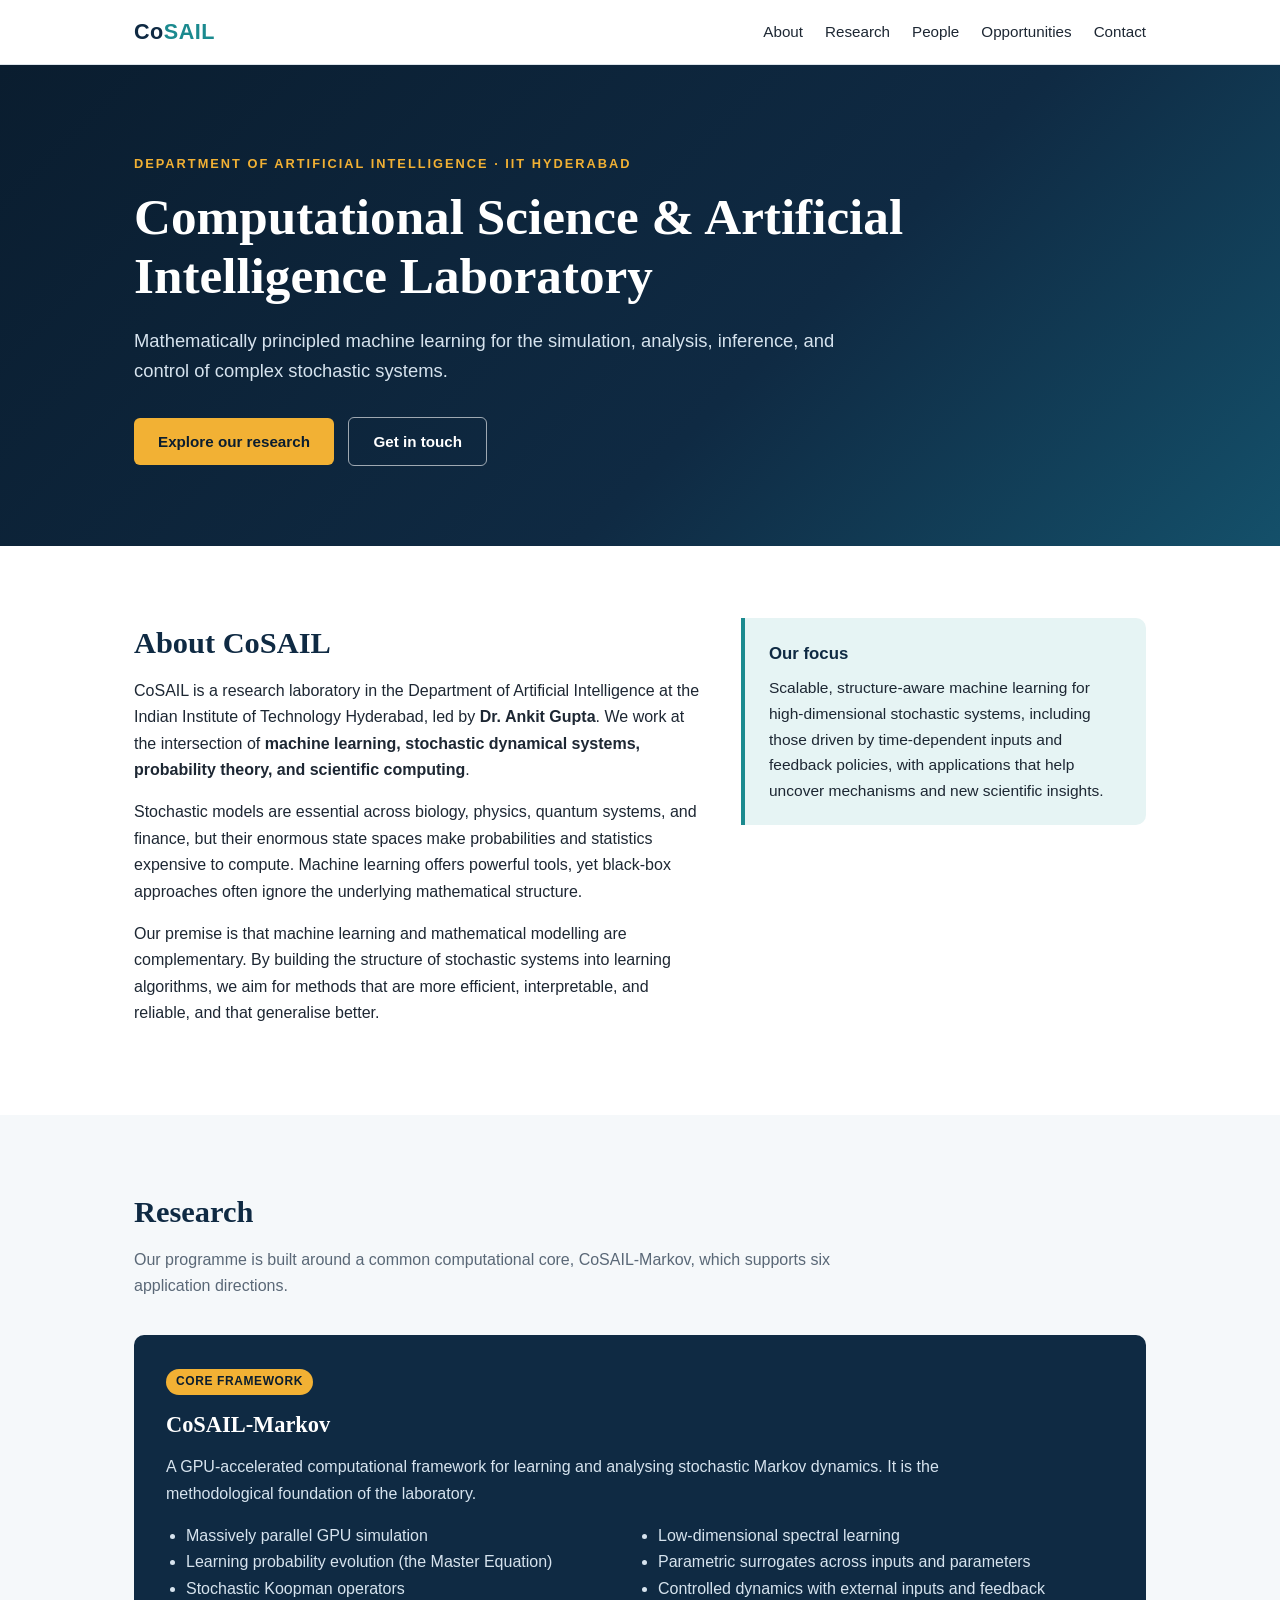
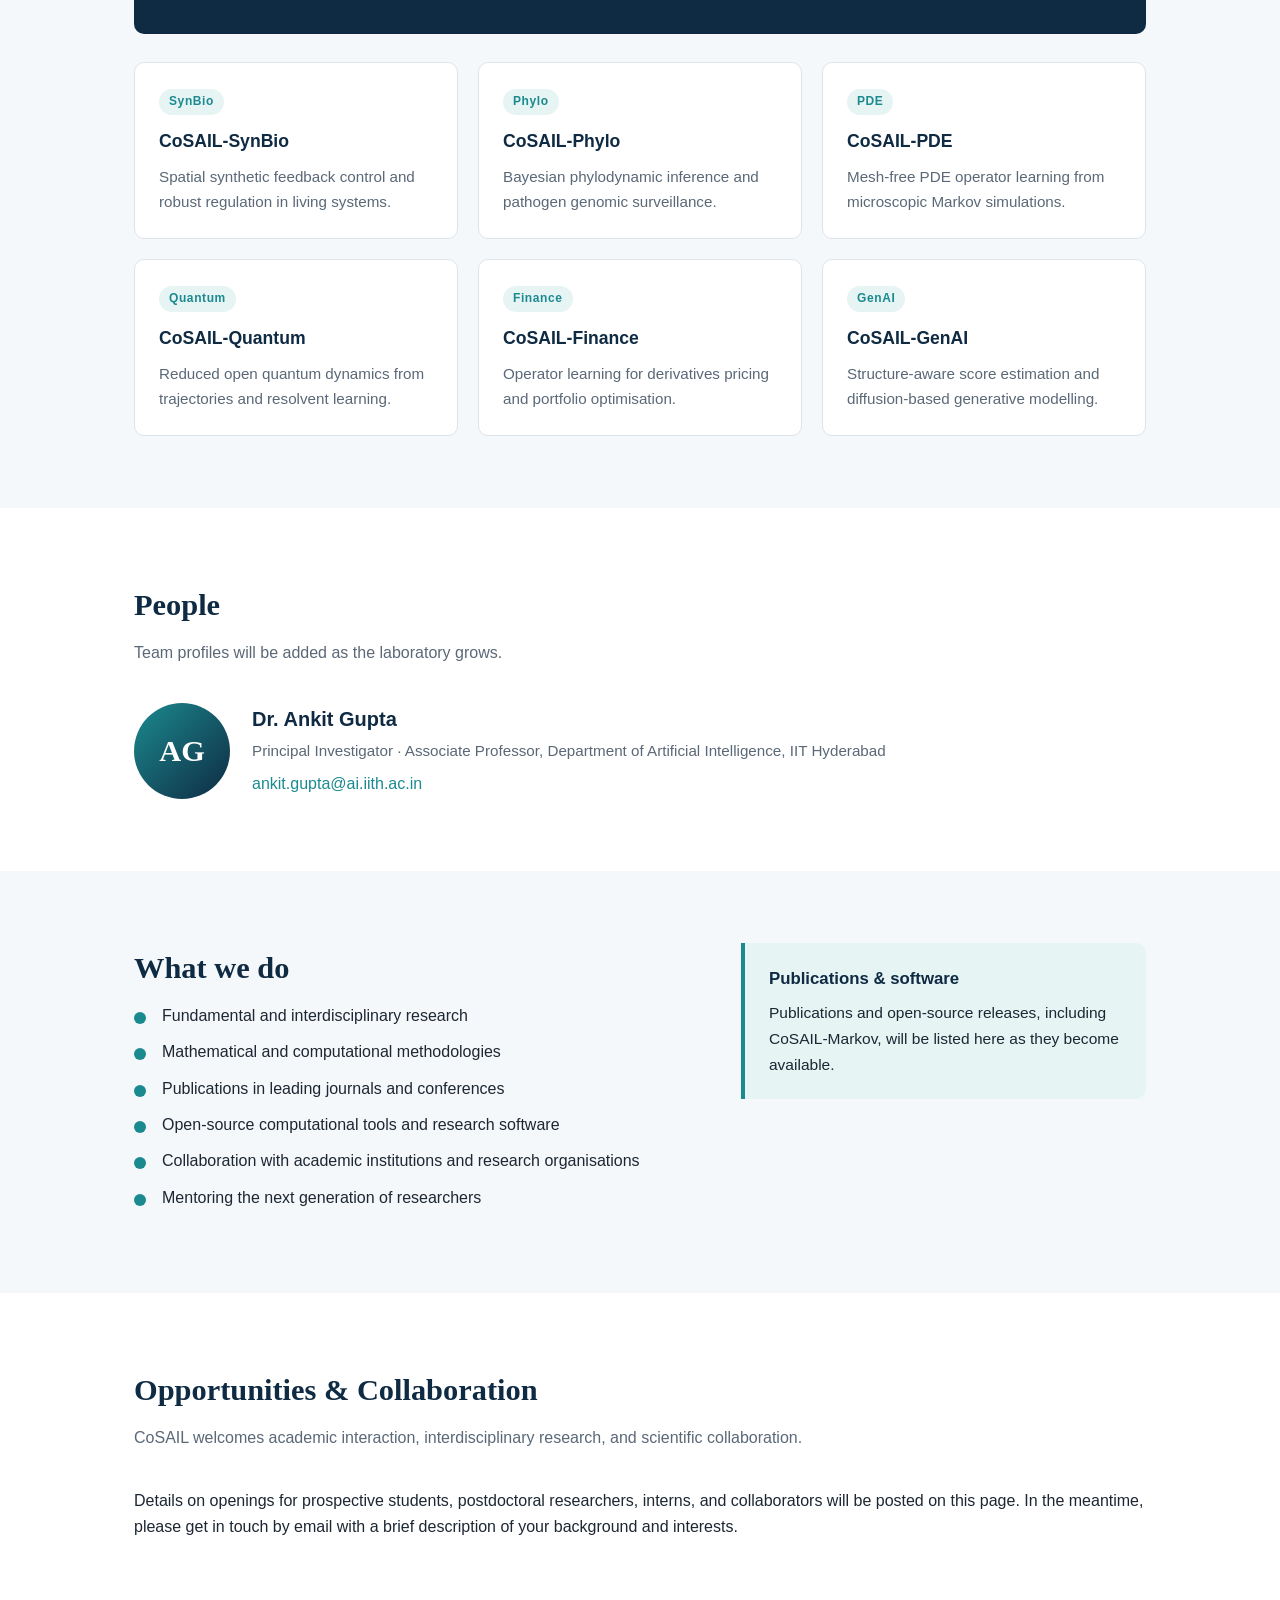
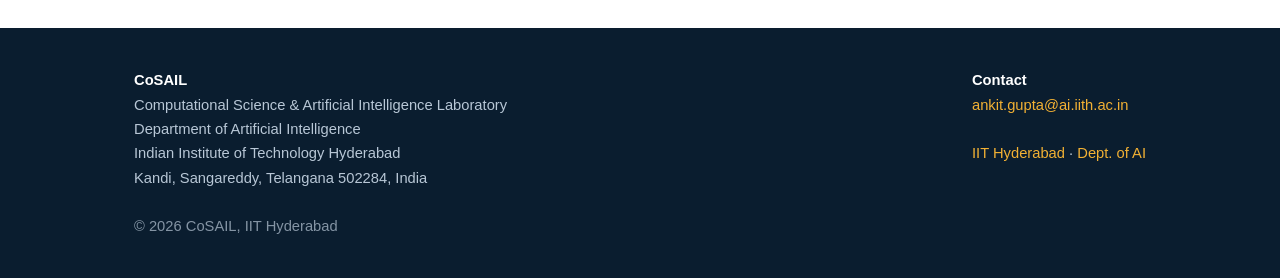
==== index.html @ 00e533ad "Add files via upload" ====
<!DOCTYPE html>
<html lang="en">
<head>
  <meta charset="utf-8">
  <meta name="viewport" content="width=device-width, initial-scale=1">
  <title>CoSAIL | Computational Science &amp; Artificial Intelligence Laboratory, IIT Hyderabad</title>
  <meta name="description" content="CoSAIL is a research laboratory in the Department of Artificial Intelligence, IIT Hyderabad, developing mathematically principled machine learning methods for stochastic dynamical systems.">
  <style>
    :root {
      --navy: #0f2a43;
      --navy-dark: #0a1d2f;
      --teal: #1b8a8f;
      --teal-light: #e6f4f4;
      --gold: #f2b134;
      --text: #1d2733;
      --muted: #5a6877;
      --bg: #ffffff;
      --bg-alt: #f5f8fa;
      --border: #dde4ea;
      --radius: 10px;
      --max: 1060px;
    }
    * { box-sizing: border-box; }
    html { scroll-behavior: smooth; }
    body {
      margin: 0;
      font-family: -apple-system, BlinkMacSystemFont, "Segoe UI", Roboto, "Helvetica Neue", Arial, sans-serif;
      color: var(--text);
      background: var(--bg);
      line-height: 1.65;
    }
    a { color: var(--teal); text-decoration: none; }
    a:hover { text-decoration: underline; }
    .wrap { max-width: var(--max); margin: 0 auto; padding: 0 24px; }

    /* Header */
    header.site {
      position: sticky; top: 0; z-index: 10;
      background: rgba(255,255,255,0.95);
      backdrop-filter: blur(6px);
      border-bottom: 1px solid var(--border);
    }
    header.site .wrap {
      display: flex; align-items: center; justify-content: space-between;
      height: 64px;
    }
    .brand { font-weight: 800; font-size: 1.35rem; letter-spacing: 0.5px; color: var(--navy); }
    .brand span { color: var(--teal); }
    nav ul { list-style: none; display: flex; gap: 22px; margin: 0; padding: 0; }
    nav a { color: var(--text); font-size: 0.95rem; font-weight: 500; }
    nav a:hover { color: var(--teal); text-decoration: none; }

    /* Hero */
    .hero {
      background: linear-gradient(135deg, var(--navy-dark), var(--navy) 60%, #14506a);
      color: #fff;
      padding: 88px 0 80px;
    }
    .hero .eyebrow {
      text-transform: uppercase; letter-spacing: 2px; font-size: 0.8rem;
      color: var(--gold); font-weight: 600; margin-bottom: 14px;
    }
    .hero h1 {
      font-family: Georgia, "Times New Roman", serif;
      font-size: clamp(2rem, 5vw, 3.2rem);
      line-height: 1.15; margin: 0 0 20px; font-weight: 700;
    }
    .hero p.lead { font-size: 1.15rem; max-width: 720px; color: #d6e3ee; margin: 0 0 30px; }
    .btn {
      display: inline-block; padding: 11px 24px; border-radius: 6px;
      font-weight: 600; font-size: 0.95rem; margin-right: 10px;
    }
    .btn.primary { background: var(--gold); color: var(--navy-dark); }
    .btn.primary:hover { background: #ffc24d; text-decoration: none; }
    .btn.ghost { border: 1.5px solid rgba(255,255,255,0.6); color: #fff; }
    .btn.ghost:hover { background: rgba(255,255,255,0.12); text-decoration: none; }

    /* Sections */
    section { padding: 72px 0; }
    section.alt { background: var(--bg-alt); }
    h2 {
      font-family: Georgia, "Times New Roman", serif;
      font-size: 1.9rem; color: var(--navy); margin: 0 0 10px;
    }
    h2 + .sub { color: var(--muted); margin: 0 0 36px; max-width: 760px; }
    p { margin: 0 0 16px; }

    .two-col { display: grid; grid-template-columns: 1.4fr 1fr; gap: 40px; align-items: start; }
    .callout {
      background: var(--teal-light); border-left: 4px solid var(--teal);
      padding: 22px 24px; border-radius: 0 var(--radius) var(--radius) 0;
    }
    .callout h3 { margin: 0 0 8px; color: var(--navy); font-size: 1.05rem; }
    .callout p { margin: 0; font-size: 0.97rem; }

    /* Cards */
    .grid { display: grid; gap: 20px; }
    .grid.three { grid-template-columns: repeat(3, 1fr); }
    .card {
      background: #fff; border: 1px solid var(--border); border-radius: var(--radius);
      padding: 24px; transition: box-shadow .2s, transform .2s;
    }
    .card:hover { box-shadow: 0 8px 24px rgba(15,42,67,0.09); transform: translateY(-2px); }
    .card .tag {
      display: inline-block; font-size: 0.75rem; font-weight: 700; letter-spacing: 0.6px;
      color: var(--teal); background: var(--teal-light); padding: 3px 10px; border-radius: 20px;
      margin-bottom: 12px;
    }
    .card h3 { margin: 0 0 8px; font-size: 1.1rem; color: var(--navy); }
    .card p { margin: 0; font-size: 0.95rem; color: var(--muted); }

    .core {
      background: var(--navy); color: #fff; border-radius: var(--radius);
      padding: 32px; margin-bottom: 28px;
    }
    .core .tag { color: var(--navy-dark); background: var(--gold); display: inline-block;
      font-size: 0.75rem; font-weight: 700; letter-spacing: 0.6px; padding: 3px 10px;
      border-radius: 20px; margin-bottom: 12px; }
    .core h3 { margin: 0 0 10px; font-size: 1.4rem; font-family: Georgia, serif; }
    .core p { color: #d6e3ee; max-width: 820px; }
    .core ul { margin: 14px 0 0; padding-left: 20px; color: #d6e3ee; columns: 2; }

    /* People */
    .person { display: flex; gap: 22px; align-items: center; }
    .avatar {
      flex: none; width: 96px; height: 96px; border-radius: 50%;
      background: linear-gradient(135deg, var(--teal), var(--navy));
      color: #fff; display: flex; align-items: center; justify-content: center;
      font-size: 1.9rem; font-weight: 700; font-family: Georgia, serif;
    }
    .person h3 { margin: 0; color: var(--navy); font-size: 1.25rem; }
    .person .role { color: var(--muted); margin: 2px 0 8px; font-size: 0.95rem; }

    ul.checks { list-style: none; padding: 0; margin: 0; }
    ul.checks li { padding-left: 28px; position: relative; margin-bottom: 10px; }
    ul.checks li::before {
      content: ""; position: absolute; left: 0; top: 9px;
      width: 12px; height: 12px; border-radius: 50%; background: var(--teal);
    }

    /* Footer */
    footer { background: var(--navy-dark); color: #b8c7d6; padding: 40px 0; font-size: 0.92rem; }
    footer a { color: var(--gold); }
    footer strong { color: #fff; }
    .foot { display: flex; justify-content: space-between; gap: 30px; flex-wrap: wrap; }

    @media (max-width: 820px) {
      .two-col, .grid.three { grid-template-columns: 1fr; }
      .core ul { columns: 1; }
      nav ul { gap: 14px; }
      nav a { font-size: 0.85rem; }
      header.site .wrap { height: auto; padding-top: 12px; padding-bottom: 12px; flex-direction: column; gap: 8px; }
      .hero { padding: 60px 0; }
    }
  </style>
</head>
<body>

<header class="site">
  <div class="wrap">
    <a class="brand" href="#top">Co<span>SAIL</span></a>
    <nav aria-label="Main">
      <ul>
        <li><a href="#about">About</a></li>
        <li><a href="#research">Research</a></li>
        <li><a href="#people">People</a></li>
        <li><a href="#opportunities">Opportunities</a></li>
        <li><a href="#contact">Contact</a></li>
      </ul>
    </nav>
  </div>
</header>

<main id="top">

  <section class="hero">
    <div class="wrap">
      <div class="eyebrow">Department of Artificial Intelligence &middot; IIT Hyderabad</div>
      <h1>Computational Science &amp; Artificial Intelligence Laboratory</h1>
      <p class="lead">
        Mathematically principled machine learning for the simulation, analysis,
        inference, and control of complex stochastic systems.
      </p>
      <a class="btn primary" href="#research">Explore our research</a>
      <a class="btn ghost" href="#contact">Get in touch</a>
    </div>
  </section>

  <section id="about">
    <div class="wrap two-col">
      <div>
        <h2>About CoSAIL</h2>
        <p>
          CoSAIL is a research laboratory in the Department of Artificial Intelligence at the
          Indian Institute of Technology Hyderabad, led by <strong>Dr. Ankit Gupta</strong>.
          We work at the intersection of <strong>machine learning, stochastic dynamical systems,
          probability theory, and scientific computing</strong>.
        </p>
        <p>
          Stochastic models are essential across biology, physics, quantum systems, and finance,
          but their enormous state spaces make probabilities and statistics expensive to compute.
          Machine learning offers powerful tools, yet black-box approaches often ignore the
          underlying mathematical structure.
        </p>
        <p>
          Our premise is that machine learning and mathematical modelling are complementary.
          By building the structure of stochastic systems into learning algorithms, we aim for methods
          that are more efficient, interpretable, and reliable, and that generalise better.
        </p>
      </div>
      <aside class="callout">
        <h3>Our focus</h3>
        <p>
          Scalable, structure-aware machine learning for high-dimensional stochastic systems,
          including those driven by time-dependent inputs and feedback policies, with applications
          that help uncover mechanisms and new scientific insights.
        </p>
      </aside>
    </div>
  </section>

  <section id="research" class="alt">
    <div class="wrap">
      <h2>Research</h2>
      <p class="sub">
        Our programme is built around a common computational core, CoSAIL-Markov, which supports
        six application directions.
      </p>

      <div class="core">
        <span class="tag">CORE FRAMEWORK</span>
        <h3>CoSAIL-Markov</h3>
        <p>
          A GPU-accelerated computational framework for learning and analysing stochastic Markov
          dynamics. It is the methodological foundation of the laboratory.
        </p>
        <ul>
          <li>Massively parallel GPU simulation</li>
          <li>Learning probability evolution (the Master Equation)</li>
          <li>Stochastic Koopman operators</li>
          <li>Low-dimensional spectral learning</li>
          <li>Parametric surrogates across inputs and parameters</li>
          <li>Controlled dynamics with external inputs and feedback</li>
        </ul>
      </div>

      <div class="grid three">
        <article class="card">
          <span class="tag">SynBio</span>
          <h3>CoSAIL-SynBio</h3>
          <p>Spatial synthetic feedback control and robust regulation in living systems.</p>
        </article>
        <article class="card">
          <span class="tag">Phylo</span>
          <h3>CoSAIL-Phylo</h3>
          <p>Bayesian phylodynamic inference and pathogen genomic surveillance.</p>
        </article>
        <article class="card">
          <span class="tag">PDE</span>
          <h3>CoSAIL-PDE</h3>
          <p>Mesh-free PDE operator learning from microscopic Markov simulations.</p>
        </article>
        <article class="card">
          <span class="tag">Quantum</span>
          <h3>CoSAIL-Quantum</h3>
          <p>Reduced open quantum dynamics from trajectories and resolvent learning.</p>
        </article>
        <article class="card">
          <span class="tag">Finance</span>
          <h3>CoSAIL-Finance</h3>
          <p>Operator learning for derivatives pricing and portfolio optimisation.</p>
        </article>
        <article class="card">
          <span class="tag">GenAI</span>
          <h3>CoSAIL-GenAI</h3>
          <p>Structure-aware score estimation and diffusion-based generative modelling.</p>
        </article>
      </div>
    </div>
  </section>

  <section id="people">
    <div class="wrap">
      <h2>People</h2>
      <p class="sub">Team profiles will be added as the laboratory grows.</p>
      <div class="person">
        <div class="avatar" aria-hidden="true">AG</div>
        <div>
          <h3>Dr. Ankit Gupta</h3>
          <div class="role">Principal Investigator &middot; Associate Professor, Department of Artificial Intelligence, IIT Hyderabad</div>
          <a href="mailto:ankit.gupta@ai.iith.ac.in">ankit.gupta@ai.iith.ac.in</a>
        </div>
      </div>
    </div>
  </section>

  <section class="alt">
    <div class="wrap two-col">
      <div>
        <h2>What we do</h2>
        <ul class="checks">
          <li>Fundamental and interdisciplinary research</li>
          <li>Mathematical and computational methodologies</li>
          <li>Publications in leading journals and conferences</li>
          <li>Open-source computational tools and research software</li>
          <li>Collaboration with academic institutions and research organisations</li>
          <li>Mentoring the next generation of researchers</li>
        </ul>
      </div>
      <div class="callout">
        <h3>Publications &amp; software</h3>
        <p>
          Publications and open-source releases, including CoSAIL-Markov, will be listed here
          as they become available.
        </p>
      </div>
    </div>
  </section>

  <section id="opportunities">
    <div class="wrap">
      <h2>Opportunities &amp; Collaboration</h2>
      <p class="sub">
        CoSAIL welcomes academic interaction, interdisciplinary research, and scientific collaboration.
      </p>
      <p>
        Details on openings for prospective students, postdoctoral researchers, interns, and
        collaborators will be posted on this page. In the meantime, please get in touch by email
        with a brief description of your background and interests.
      </p>
    </div>
  </section>

</main>

<footer id="contact">
  <div class="wrap foot">
    <div>
      <strong>CoSAIL</strong><br>
      Computational Science &amp; Artificial Intelligence Laboratory<br>
      Department of Artificial Intelligence<br>
      Indian Institute of Technology Hyderabad<br>
      Kandi, Sangareddy, Telangana 502284, India
    </div>
    <div>
      <strong>Contact</strong><br>
      <a href="mailto:ankit.gupta@ai.iith.ac.in">ankit.gupta@ai.iith.ac.in</a><br><br>
      <a href="https://www.iith.ac.in/">IIT Hyderabad</a> &middot;
      <a href="https://ai.iith.ac.in/">Dept. of AI</a>
    </div>
  </div>
  <div class="wrap" style="margin-top:24px; opacity:.7;">
    &copy; 2026 CoSAIL, IIT Hyderabad
  </div>
</footer>

</body>
</html>
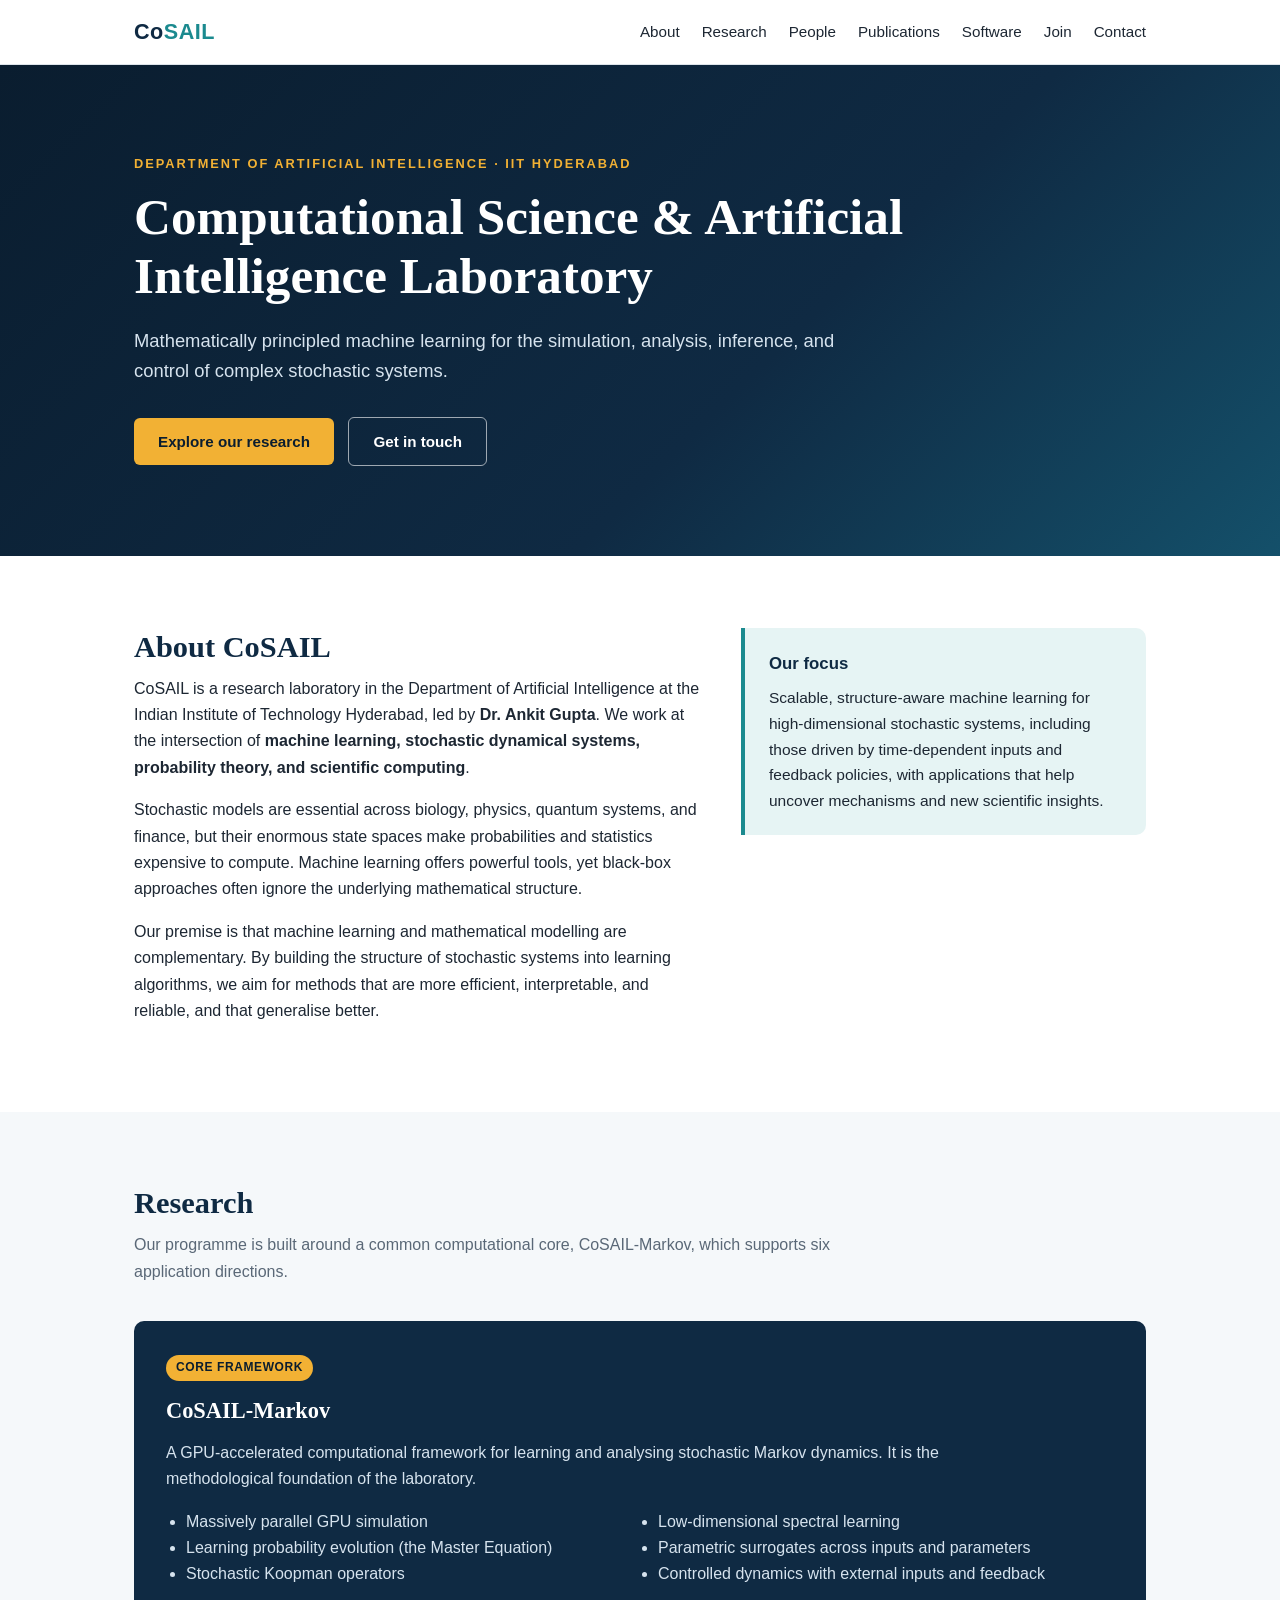
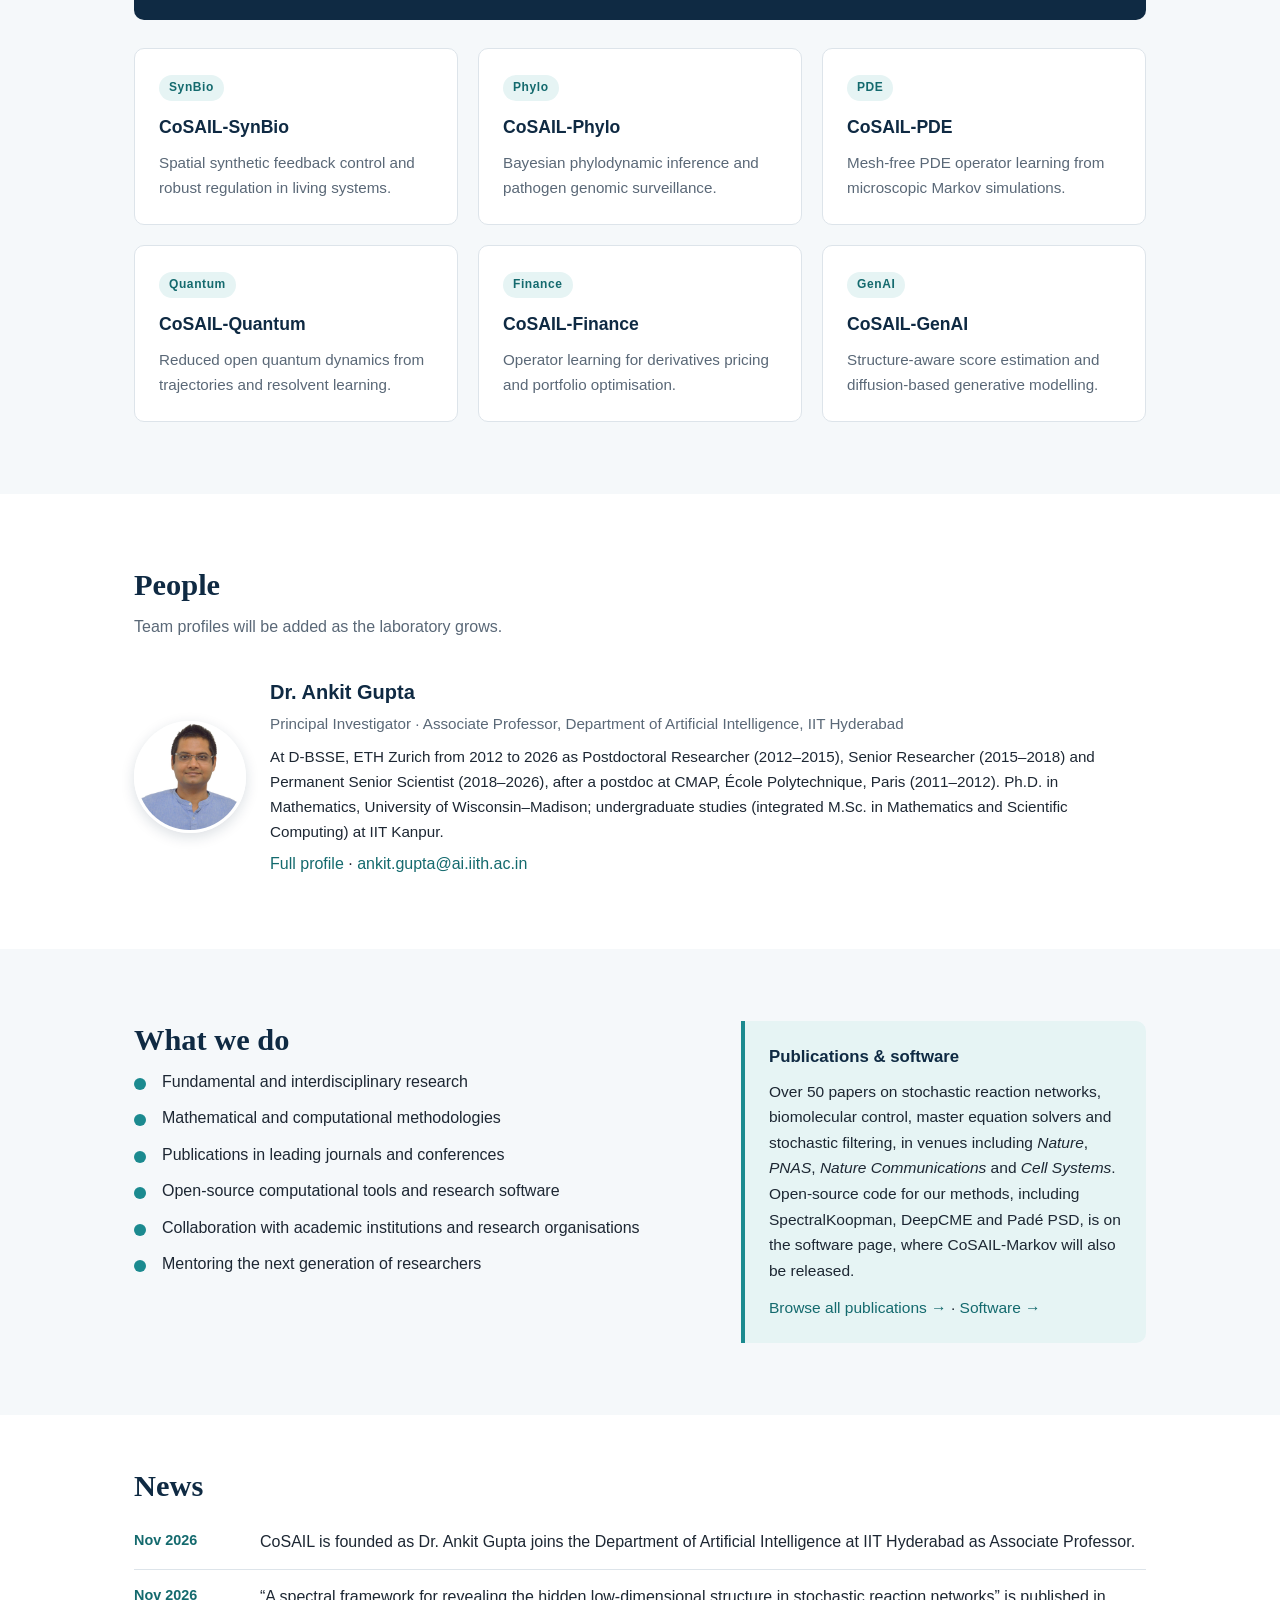
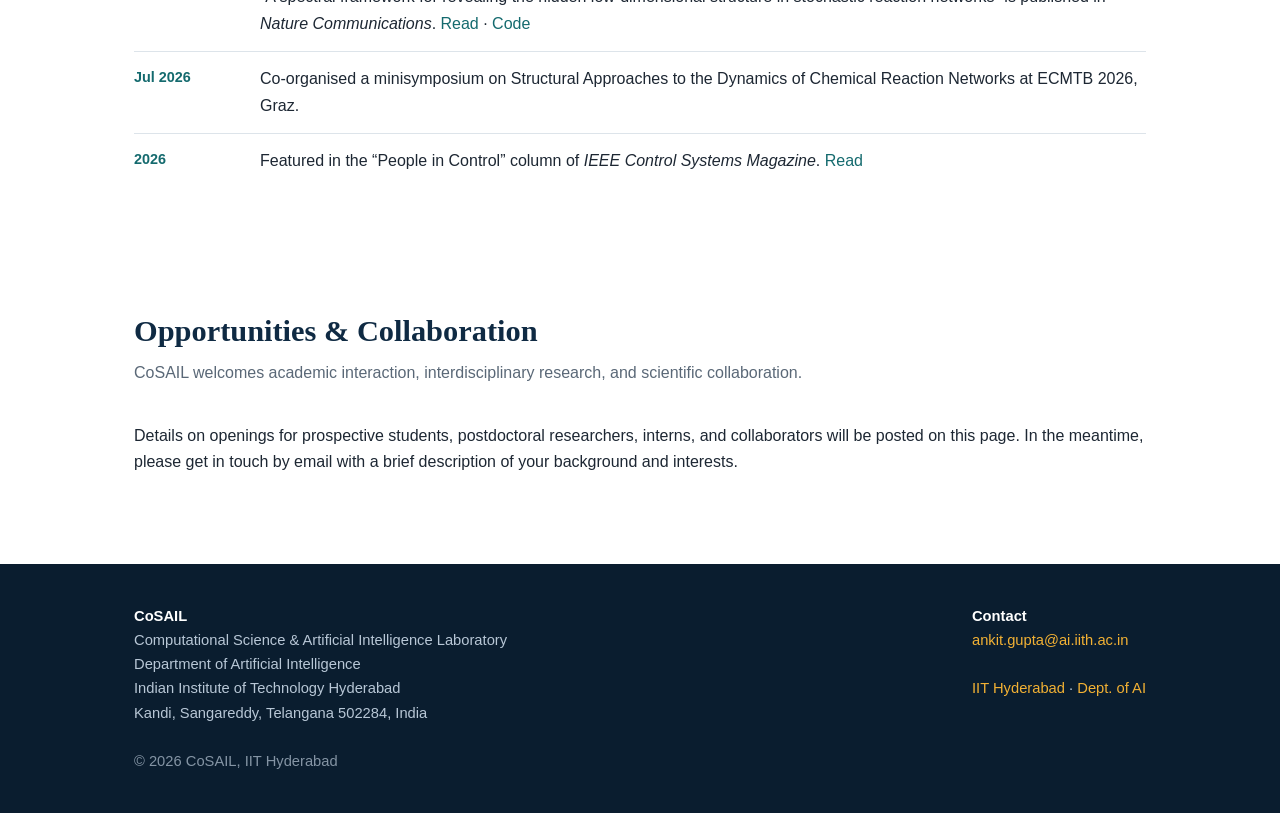
==== commit 8ade552c: "Add files via upload Added the full website" ====
--- a/index.html
+++ b/index.html
@@ -5,166 +5,21 @@
   <meta name="viewport" content="width=device-width, initial-scale=1">
   <title>CoSAIL | Computational Science &amp; Artificial Intelligence Laboratory, IIT Hyderabad</title>
   <meta name="description" content="CoSAIL is a research laboratory in the Department of Artificial Intelligence, IIT Hyderabad, developing mathematically principled machine learning methods for stochastic dynamical systems.">
-  <style>
-    :root {
-      --navy: #0f2a43;
-      --navy-dark: #0a1d2f;
-      --teal: #1b8a8f;
-      --teal-light: #e6f4f4;
-      --gold: #f2b134;
-      --text: #1d2733;
-      --muted: #5a6877;
-      --bg: #ffffff;
-      --bg-alt: #f5f8fa;
-      --border: #dde4ea;
-      --radius: 10px;
-      --max: 1060px;
-    }
-    * { box-sizing: border-box; }
-    html { scroll-behavior: smooth; }
-    body {
-      margin: 0;
-      font-family: -apple-system, BlinkMacSystemFont, "Segoe UI", Roboto, "Helvetica Neue", Arial, sans-serif;
-      color: var(--text);
-      background: var(--bg);
-      line-height: 1.65;
-    }
-    a { color: var(--teal); text-decoration: none; }
-    a:hover { text-decoration: underline; }
-    .wrap { max-width: var(--max); margin: 0 auto; padding: 0 24px; }
-
-    /* Header */
-    header.site {
-      position: sticky; top: 0; z-index: 10;
-      background: rgba(255,255,255,0.95);
-      backdrop-filter: blur(6px);
-      border-bottom: 1px solid var(--border);
-    }
-    header.site .wrap {
-      display: flex; align-items: center; justify-content: space-between;
-      height: 64px;
-    }
-    .brand { font-weight: 800; font-size: 1.35rem; letter-spacing: 0.5px; color: var(--navy); }
-    .brand span { color: var(--teal); }
-    nav ul { list-style: none; display: flex; gap: 22px; margin: 0; padding: 0; }
-    nav a { color: var(--text); font-size: 0.95rem; font-weight: 500; }
-    nav a:hover { color: var(--teal); text-decoration: none; }
-
-    /* Hero */
-    .hero {
-      background: linear-gradient(135deg, var(--navy-dark), var(--navy) 60%, #14506a);
-      color: #fff;
-      padding: 88px 0 80px;
-    }
-    .hero .eyebrow {
-      text-transform: uppercase; letter-spacing: 2px; font-size: 0.8rem;
-      color: var(--gold); font-weight: 600; margin-bottom: 14px;
-    }
-    .hero h1 {
-      font-family: Georgia, "Times New Roman", serif;
-      font-size: clamp(2rem, 5vw, 3.2rem);
-      line-height: 1.15; margin: 0 0 20px; font-weight: 700;
-    }
-    .hero p.lead { font-size: 1.15rem; max-width: 720px; color: #d6e3ee; margin: 0 0 30px; }
-    .btn {
-      display: inline-block; padding: 11px 24px; border-radius: 6px;
-      font-weight: 600; font-size: 0.95rem; margin-right: 10px;
-    }
-    .btn.primary { background: var(--gold); color: var(--navy-dark); }
-    .btn.primary:hover { background: #ffc24d; text-decoration: none; }
-    .btn.ghost { border: 1.5px solid rgba(255,255,255,0.6); color: #fff; }
-    .btn.ghost:hover { background: rgba(255,255,255,0.12); text-decoration: none; }
-
-    /* Sections */
-    section { padding: 72px 0; }
-    section.alt { background: var(--bg-alt); }
-    h2 {
-      font-family: Georgia, "Times New Roman", serif;
-      font-size: 1.9rem; color: var(--navy); margin: 0 0 10px;
-    }
-    h2 + .sub { color: var(--muted); margin: 0 0 36px; max-width: 760px; }
-    p { margin: 0 0 16px; }
-
-    .two-col { display: grid; grid-template-columns: 1.4fr 1fr; gap: 40px; align-items: start; }
-    .callout {
-      background: var(--teal-light); border-left: 4px solid var(--teal);
-      padding: 22px 24px; border-radius: 0 var(--radius) var(--radius) 0;
-    }
-    .callout h3 { margin: 0 0 8px; color: var(--navy); font-size: 1.05rem; }
-    .callout p { margin: 0; font-size: 0.97rem; }
-
-    /* Cards */
-    .grid { display: grid; gap: 20px; }
-    .grid.three { grid-template-columns: repeat(3, 1fr); }
-    .card {
-      background: #fff; border: 1px solid var(--border); border-radius: var(--radius);
-      padding: 24px; transition: box-shadow .2s, transform .2s;
-    }
-    .card:hover { box-shadow: 0 8px 24px rgba(15,42,67,0.09); transform: translateY(-2px); }
-    .card .tag {
-      display: inline-block; font-size: 0.75rem; font-weight: 700; letter-spacing: 0.6px;
-      color: var(--teal); background: var(--teal-light); padding: 3px 10px; border-radius: 20px;
-      margin-bottom: 12px;
-    }
-    .card h3 { margin: 0 0 8px; font-size: 1.1rem; color: var(--navy); }
-    .card p { margin: 0; font-size: 0.95rem; color: var(--muted); }
-
-    .core {
-      background: var(--navy); color: #fff; border-radius: var(--radius);
-      padding: 32px; margin-bottom: 28px;
-    }
-    .core .tag { color: var(--navy-dark); background: var(--gold); display: inline-block;
-      font-size: 0.75rem; font-weight: 700; letter-spacing: 0.6px; padding: 3px 10px;
-      border-radius: 20px; margin-bottom: 12px; }
-    .core h3 { margin: 0 0 10px; font-size: 1.4rem; font-family: Georgia, serif; }
-    .core p { color: #d6e3ee; max-width: 820px; }
-    .core ul { margin: 14px 0 0; padding-left: 20px; color: #d6e3ee; columns: 2; }
-
-    /* People */
-    .person { display: flex; gap: 22px; align-items: center; }
-    .avatar {
-      flex: none; width: 96px; height: 96px; border-radius: 50%;
-      background: linear-gradient(135deg, var(--teal), var(--navy));
-      color: #fff; display: flex; align-items: center; justify-content: center;
-      font-size: 1.9rem; font-weight: 700; font-family: Georgia, serif;
-    }
-    .person h3 { margin: 0; color: var(--navy); font-size: 1.25rem; }
-    .person .role { color: var(--muted); margin: 2px 0 8px; font-size: 0.95rem; }
-
-    ul.checks { list-style: none; padding: 0; margin: 0; }
-    ul.checks li { padding-left: 28px; position: relative; margin-bottom: 10px; }
-    ul.checks li::before {
-      content: ""; position: absolute; left: 0; top: 9px;
-      width: 12px; height: 12px; border-radius: 50%; background: var(--teal);
-    }
-
-    /* Footer */
-    footer { background: var(--navy-dark); color: #b8c7d6; padding: 40px 0; font-size: 0.92rem; }
-    footer a { color: var(--gold); }
-    footer strong { color: #fff; }
-    .foot { display: flex; justify-content: space-between; gap: 30px; flex-wrap: wrap; }
-
-    @media (max-width: 820px) {
-      .two-col, .grid.three { grid-template-columns: 1fr; }
-      .core ul { columns: 1; }
-      nav ul { gap: 14px; }
-      nav a { font-size: 0.85rem; }
-      header.site .wrap { height: auto; padding-top: 12px; padding-bottom: 12px; flex-direction: column; gap: 8px; }
-      .hero { padding: 60px 0; }
-    }
-  </style>
+  <link rel="stylesheet" href="assets/css/style.css">
 </head>
 <body>
 
 <header class="site">
   <div class="wrap">
-    <a class="brand" href="#top">Co<span>SAIL</span></a>
+    <a class="brand" href="index.html">Co<span>SAIL</span></a>
     <nav aria-label="Main">
       <ul>
         <li><a href="#about">About</a></li>
         <li><a href="#research">Research</a></li>
         <li><a href="#people">People</a></li>
-        <li><a href="#opportunities">Opportunities</a></li>
+        <li><a href="publications.html">Publications</a></li>
+        <li><a href="software.html">Software</a></li>
+        <li><a href="#opportunities">Join</a></li>
         <li><a href="#contact">Contact</a></li>
       </ul>
     </nav>
@@ -284,10 +139,12 @@
       <h2>People</h2>
       <p class="sub">Team profiles will be added as the laboratory grows.</p>
       <div class="person">
-        <div class="avatar" aria-hidden="true">AG</div>
+        <a href="ankit-gupta.html"><img class="photo" src="assets/img/ankit-gupta.jpg" alt="Portrait of Dr. Ankit Gupta" width="112" height="112"></a>
         <div>
-          <h3>Dr. Ankit Gupta</h3>
+          <h3><a href="ankit-gupta.html" style="color:inherit;">Dr. Ankit Gupta</a></h3>
           <div class="role">Principal Investigator &middot; Associate Professor, Department of Artificial Intelligence, IIT Hyderabad</div>
+          <p style="margin:0 0 6px;font-size:0.95rem;">At D-BSSE, ETH Zurich from 2012 to 2026 as Postdoctoral Researcher (2012&ndash;2015), Senior Researcher (2015&ndash;2018) and Permanent Senior Scientist (2018&ndash;2026), after a postdoc at CMAP, &Eacute;cole Polytechnique, Paris (2011&ndash;2012). Ph.D. in Mathematics, University of Wisconsin&ndash;Madison; undergraduate studies (integrated M.Sc. in Mathematics and Scientific Computing) at IIT Kanpur.</p>
+          <a href="ankit-gupta.html">Full profile</a> &middot;
           <a href="mailto:ankit.gupta@ai.iith.ac.in">ankit.gupta@ai.iith.ac.in</a>
         </div>
       </div>
@@ -309,11 +166,27 @@
       </div>
       <div class="callout">
         <h3>Publications &amp; software</h3>
-        <p>
-          Publications and open-source releases, including CoSAIL-Markov, will be listed here
-          as they become available.
-        </p>
-      </div>
+        <p style="margin-bottom:12px;">
+          Over 50 papers on stochastic reaction networks, biomolecular control, master equation solvers
+          and stochastic filtering, in venues including <em>Nature</em>, <em>PNAS</em>,
+          <em>Nature Communications</em> and <em>Cell Systems</em>. Open-source code for our methods,
+          including SpectralKoopman, DeepCME and Pad&eacute; PSD, is on the software page, where CoSAIL-Markov
+          will also be released.
+        </p>
+        <p><a href="publications.html">Browse all publications &rarr;</a> &middot; <a href="software.html">Software &rarr;</a></p>
+      </div>
+    </div>
+  </section>
+
+  <section id="news" class="tight">
+    <div class="wrap">
+      <h2>News</h2>
+      <ul class="news">
+        <li><time datetime="2026-11">Nov 2026</time><div>CoSAIL is founded as Dr. Ankit Gupta joins the Department of Artificial Intelligence at IIT Hyderabad as Associate Professor.</div></li>
+        <li><time datetime="2026-11">Nov 2026</time><div>&ldquo;A spectral framework for revealing the hidden low-dimensional structure in stochastic reaction networks&rdquo; is published in <em>Nature Communications</em>. <a href="https://doi.org/10.1038/s41467-026-79229-7">Read</a> &middot; <a href="https://github.com/ankitgupta83/SpectralKoopman">Code</a></div></li>
+        <li><time datetime="2026-07">Jul 2026</time><div>Co-organised a minisymposium on Structural Approaches to the Dynamics of Chemical Reaction Networks at ECMTB 2026, Graz.</div></li>
+        <li><time datetime="2026">2026</time><div>Featured in the &ldquo;People in Control&rdquo; column of <em>IEEE Control Systems Magazine</em>. <a href="https://doi.org/10.1109/MCS.2025.3630015">Read</a></div></li>
+      </ul>
     </div>
   </section>
 
@@ -349,7 +222,7 @@
       <a href="https://ai.iith.ac.in/">Dept. of AI</a>
     </div>
   </div>
-  <div class="wrap" style="margin-top:24px; opacity:.7;">
+  <div class="wrap copy">
     &copy; 2026 CoSAIL, IIT Hyderabad
   </div>
 </footer>
--- a/assets/css/style.css
+++ b/assets/css/style.css
@@ -0,0 +1,244 @@
+/* CoSAIL website: shared styles */
+:root {
+  --navy: #0f2a43;
+  --navy-dark: #0a1d2f;
+  --teal: #1b8a8f;
+  --teal-dark: #146a6e;
+  --teal-light: #e6f4f4;
+  --gold: #f2b134;
+  --text: #1d2733;
+  --muted: #5a6877;
+  --bg: #ffffff;
+  --bg-alt: #f5f8fa;
+  --border: #dde4ea;
+  --radius: 10px;
+  --max: 1060px;
+  --serif: Georgia, "Times New Roman", serif;
+}
+* { box-sizing: border-box; }
+html { scroll-behavior: smooth; scroll-padding-top: 80px; }
+body {
+  margin: 0;
+  font-family: -apple-system, BlinkMacSystemFont, "Segoe UI", Roboto, "Helvetica Neue", Arial, sans-serif;
+  color: var(--text);
+  background: var(--bg);
+  line-height: 1.65;
+}
+a { color: var(--teal-dark); text-decoration: none; }
+a:hover { text-decoration: underline; }
+img { max-width: 100%; display: block; }
+.wrap { max-width: var(--max); margin: 0 auto; padding: 0 24px; }
+p { margin: 0 0 16px; }
+
+/* ---------- Header ---------- */
+header.site {
+  position: sticky; top: 0; z-index: 10;
+  background: rgba(255,255,255,0.96);
+  backdrop-filter: blur(6px);
+  border-bottom: 1px solid var(--border);
+}
+header.site .wrap { display: flex; align-items: center; justify-content: space-between; height: 64px; }
+.brand { font-weight: 800; font-size: 1.35rem; letter-spacing: 0.5px; color: var(--navy); }
+.brand span { color: var(--teal); }
+.brand:hover { text-decoration: none; }
+nav ul { list-style: none; display: flex; gap: 22px; margin: 0; padding: 0; }
+nav a { color: var(--text); font-size: 0.95rem; font-weight: 500; }
+nav a:hover, nav a[aria-current="page"] { color: var(--teal); text-decoration: none; }
+nav a[aria-current="page"] { font-weight: 700; }
+
+/* ---------- Hero (home) ---------- */
+.hero {
+  background: linear-gradient(135deg, var(--navy-dark), var(--navy) 60%, #14506a);
+  color: #fff;
+  padding: 88px 0 80px;
+}
+.eyebrow {
+  text-transform: uppercase; letter-spacing: 2px; font-size: 0.8rem;
+  color: var(--gold); font-weight: 600; margin-bottom: 14px;
+}
+.hero h1 {
+  font-family: var(--serif);
+  font-size: clamp(2rem, 5vw, 3.2rem);
+  line-height: 1.15; margin: 0 0 20px; font-weight: 700;
+}
+.hero p.lead { font-size: 1.15rem; max-width: 720px; color: #d6e3ee; margin: 0 0 30px; }
+.btn {
+  display: inline-block; padding: 11px 24px; border-radius: 6px;
+  font-weight: 600; font-size: 0.95rem; margin: 0 10px 10px 0;
+}
+.btn.primary { background: var(--gold); color: var(--navy-dark); }
+.btn.primary:hover { background: #ffc24d; text-decoration: none; }
+.btn.ghost { border: 1.5px solid rgba(255,255,255,0.6); color: #fff; }
+.btn.ghost:hover { background: rgba(255,255,255,0.12); text-decoration: none; }
+.btn.outline { border: 1.5px solid var(--teal); color: var(--teal-dark); }
+.btn.outline:hover { background: var(--teal-light); text-decoration: none; }
+
+/* ---------- Page header (inner pages) ---------- */
+.page-head {
+  background: linear-gradient(135deg, var(--navy-dark), var(--navy) 70%, #14506a);
+  color: #fff; padding: 56px 0 48px;
+}
+.page-head h1 { font-family: var(--serif); font-size: clamp(1.8rem, 4vw, 2.6rem); margin: 0 0 8px; line-height: 1.2; }
+.page-head p { color: #d6e3ee; margin: 0; max-width: 760px; }
+
+/* ---------- Sections ---------- */
+section { padding: 72px 0; }
+section.tight { padding: 52px 0; }
+section.alt { background: var(--bg-alt); }
+h2 { font-family: var(--serif); font-size: 1.9rem; color: var(--navy); margin: 0 0 10px; line-height: 1.25; }
+h2 + .sub { color: var(--muted); margin: 0 0 36px; max-width: 760px; }
+h3 { color: var(--navy); }
+
+.two-col { display: grid; grid-template-columns: 1.4fr 1fr; gap: 40px; align-items: start; }
+.callout {
+  background: var(--teal-light); border-left: 4px solid var(--teal);
+  padding: 22px 24px; border-radius: 0 var(--radius) var(--radius) 0;
+}
+.callout h3 { margin: 0 0 8px; font-size: 1.05rem; }
+.callout p { margin: 0; font-size: 0.97rem; }
+
+/* ---------- Cards ---------- */
+.grid { display: grid; gap: 20px; }
+.grid.three { grid-template-columns: repeat(3, 1fr); }
+.grid.two { grid-template-columns: repeat(2, 1fr); }
+.card {
+  background: #fff; border: 1px solid var(--border); border-radius: var(--radius);
+  padding: 24px; transition: box-shadow .2s, transform .2s;
+}
+.card:hover { box-shadow: 0 8px 24px rgba(15,42,67,0.09); transform: translateY(-2px); }
+.tag {
+  display: inline-block; font-size: 0.75rem; font-weight: 700; letter-spacing: 0.6px;
+  color: var(--teal-dark); background: var(--teal-light); padding: 3px 10px; border-radius: 20px;
+  margin-bottom: 12px;
+}
+.card h3 { margin: 0 0 8px; font-size: 1.1rem; }
+.card p { margin: 0; font-size: 0.95rem; color: var(--muted); }
+
+.core { background: var(--navy); color: #fff; border-radius: var(--radius); padding: 32px; margin-bottom: 28px; }
+.core .tag { color: var(--navy-dark); background: var(--gold); }
+.core h3 { margin: 0 0 10px; font-size: 1.4rem; font-family: var(--serif); color: #fff; }
+.core p { color: #d6e3ee; max-width: 820px; }
+.core ul { margin: 14px 0 0; padding-left: 20px; color: #d6e3ee; columns: 2; }
+
+/* ---------- People ---------- */
+.person { display: flex; gap: 24px; align-items: center; }
+.person > a { flex: none; line-height: 0; }
+.person img.photo { flex: none; width: 112px; height: 112px; max-width: none; border-radius: 50%; object-fit: cover; border: 3px solid #fff; box-shadow: 0 4px 14px rgba(15,42,67,0.15); }
+.person > div { min-width: 0; }
+.person h3 { margin: 0; font-size: 1.25rem; }
+.person .role { color: var(--muted); margin: 2px 0 8px; font-size: 0.95rem; }
+
+ul.checks { list-style: none; padding: 0; margin: 0; }
+ul.checks li { padding-left: 28px; position: relative; margin-bottom: 10px; }
+ul.checks li::before {
+  content: ""; position: absolute; left: 0; top: 9px;
+  width: 12px; height: 12px; border-radius: 50%; background: var(--teal);
+}
+
+/* ---------- News ---------- */
+ul.news { list-style: none; margin: 0; padding: 0; }
+ul.news li { display: grid; grid-template-columns: 110px 1fr; gap: 16px; padding: 14px 0; border-bottom: 1px solid var(--border); }
+ul.news li:last-child { border-bottom: 0; }
+ul.news time { color: var(--teal-dark); font-weight: 700; font-size: 0.9rem; }
+
+/* ---------- PI profile ---------- */
+.profile-head { display: grid; grid-template-columns: 220px 1fr; gap: 40px; align-items: center; }
+.profile-head img { width: 220px; height: 220px; border-radius: 50%; object-fit: cover; border: 4px solid rgba(255,255,255,0.85); }
+.profile-head .title { color: var(--gold); font-weight: 600; margin: 0 0 14px; }
+.links { display: flex; flex-wrap: wrap; gap: 10px; margin-top: 18px; }
+.links a {
+  color: #fff; border: 1px solid rgba(255,255,255,0.45); padding: 5px 14px; border-radius: 20px; font-size: 0.88rem;
+}
+.links a:hover { background: rgba(255,255,255,0.12); text-decoration: none; }
+
+.subnav { background: #fff; border-bottom: 1px solid var(--border); }
+.subnav ul { list-style: none; display: flex; flex-wrap: wrap; gap: 6px 22px; margin: 0; padding: 14px 0; }
+.subnav a { color: var(--muted); font-size: 0.9rem; font-weight: 600; }
+
+.timeline { list-style: none; margin: 0; padding: 0; }
+.timeline li { display: grid; grid-template-columns: 170px 1fr; gap: 20px; padding: 12px 0; border-bottom: 1px solid var(--border); }
+.timeline li:last-child { border-bottom: 0; }
+.timeline .when { color: var(--teal-dark); font-weight: 700; font-size: 0.9rem; }
+.timeline .what strong { color: var(--navy); }
+.timeline .what span { color: var(--muted); display: block; font-size: 0.95rem; }
+
+ul.plain { margin: 0; padding-left: 20px; }
+ul.plain li { margin-bottom: 8px; }
+h3.block { font-size: 1.1rem; margin: 30px 0 12px; }
+h3.block:first-child { margin-top: 0; }
+
+details.more { margin-top: 14px; }
+details.more summary { cursor: pointer; color: var(--teal-dark); font-weight: 600; }
+details.more[open] summary { margin-bottom: 12px; }
+ol.talks { margin: 0; padding-left: 22px; columns: 2; column-gap: 40px; font-size: 0.93rem; }
+ol.talks li { break-inside: avoid; margin-bottom: 8px; }
+
+/* ---------- Publications ---------- */
+.pub-tools { display: flex; flex-wrap: wrap; gap: 12px; align-items: center; margin-bottom: 26px; }
+.pub-tools input, .pub-tools select {
+  font: inherit; font-size: 0.95rem; padding: 9px 12px; border: 1px solid var(--border); border-radius: 6px; background: #fff; color: var(--text);
+}
+.pub-tools input { flex: 1 1 260px; min-width: 0; }
+.seg { display: inline-flex; border: 1px solid var(--border); border-radius: 6px; overflow: hidden; }
+.seg button {
+  font: inherit; font-size: 0.9rem; padding: 9px 14px; border: 0; background: #fff; color: var(--muted); cursor: pointer;
+}
+.seg button + button { border-left: 1px solid var(--border); }
+.seg button[aria-pressed="true"] { background: var(--navy); color: #fff; }
+.pub-count { color: var(--muted); font-size: 0.9rem; margin: -10px 0 18px; }
+.pub-group h3 { font-family: var(--serif); font-size: 1.35rem; margin: 30px 0 6px; padding-bottom: 6px; border-bottom: 2px solid var(--teal-light); }
+ol.pubs { list-style: none; margin: 0; padding: 0; }
+ol.pubs li { padding: 14px 0; border-bottom: 1px solid var(--border); }
+ol.pubs li:last-child { border-bottom: 0; }
+.pub-title { font-weight: 600; color: var(--navy); }
+a.pub-title { color: var(--navy); }
+a.pub-title:hover { color: var(--teal-dark); }
+.pub-authors { font-size: 0.94rem; }
+.pub-authors .me { font-weight: 700; }
+.pub-venue { font-size: 0.92rem; color: var(--muted); font-style: italic; }
+.pub-meta { margin-top: 6px; display: flex; flex-wrap: wrap; gap: 6px; align-items: center; }
+.pill { font-size: 0.72rem; font-weight: 700; letter-spacing: 0.4px; padding: 2px 9px; border-radius: 20px; background: var(--bg-alt); color: var(--muted); border: 1px solid var(--border); }
+.pill.type-journal { background: #eaf1fb; color: #24548f; border-color: #cfdcef; }
+.pill.type-conference { background: #fdf3e1; color: #8a5a00; border-color: #f2dfb6; }
+.pill.type-preprint { background: #f1ecfa; color: #5b3d99; border-color: #ddd2f1; }
+.pill.type-thesis { background: var(--teal-light); color: var(--teal-dark); border-color: #c6e5e5; }
+.pub-meta a { font-size: 0.85rem; font-weight: 600; }
+.pub-note { font-size: 0.82rem; color: var(--muted); }
+.empty { color: var(--muted); padding: 30px 0; }
+
+/* ---------- Software ---------- */
+.sw .card { display: flex; flex-direction: column; }
+.sw .card .tag { align-self: flex-start; }
+.sw .card h3 a { color: inherit; }
+.sw .card h3 a:hover { color: var(--teal-dark); text-decoration: none; }
+.sw .card > p:not(.paper) { flex: 1; }
+.sw .by { font-size: 0.85rem; color: var(--muted); margin: -4px 0 10px; }
+.sw .paper { margin: 14px 0 0; font-size: 0.88rem; color: var(--muted); }
+.sw .paper a { font-weight: 600; }
+.sw-links { display: flex; flex-wrap: wrap; gap: 8px; align-items: center; margin-top: 14px; }
+.sw-links a { font-size: 0.85rem; font-weight: 600; border: 1px solid var(--border); border-radius: 20px; padding: 3px 12px; }
+.sw-links a:hover { background: var(--teal-light); text-decoration: none; }
+
+/* ---------- Footer ---------- */
+footer { background: var(--navy-dark); color: #b8c7d6; padding: 40px 0; font-size: 0.92rem; }
+footer a { color: var(--gold); }
+footer strong { color: #fff; }
+.foot { display: flex; justify-content: space-between; gap: 30px; flex-wrap: wrap; }
+.copy { margin-top: 24px; opacity: .7; }
+
+/* ---------- Responsive ---------- */
+@media (max-width: 820px) {
+  .two-col, .grid.three, .grid.two { grid-template-columns: 1fr; }
+  .core ul, ol.talks { columns: 1; }
+  nav ul { gap: 14px; flex-wrap: wrap; justify-content: center; }
+  nav a { font-size: 0.88rem; }
+  header.site .wrap { height: auto; padding-top: 12px; padding-bottom: 12px; flex-direction: column; gap: 8px; }
+  html { scroll-padding-top: 120px; }
+  .hero { padding: 60px 0; }
+  section { padding: 52px 0; }
+  .profile-head { grid-template-columns: 1fr; gap: 24px; text-align: left; }
+  .profile-head img { width: 150px; height: 150px; }
+  .timeline li, ul.news li { grid-template-columns: 1fr; gap: 2px; }
+  .person { align-items: flex-start; }
+  .person img.photo { width: 84px; height: 84px; }
+}
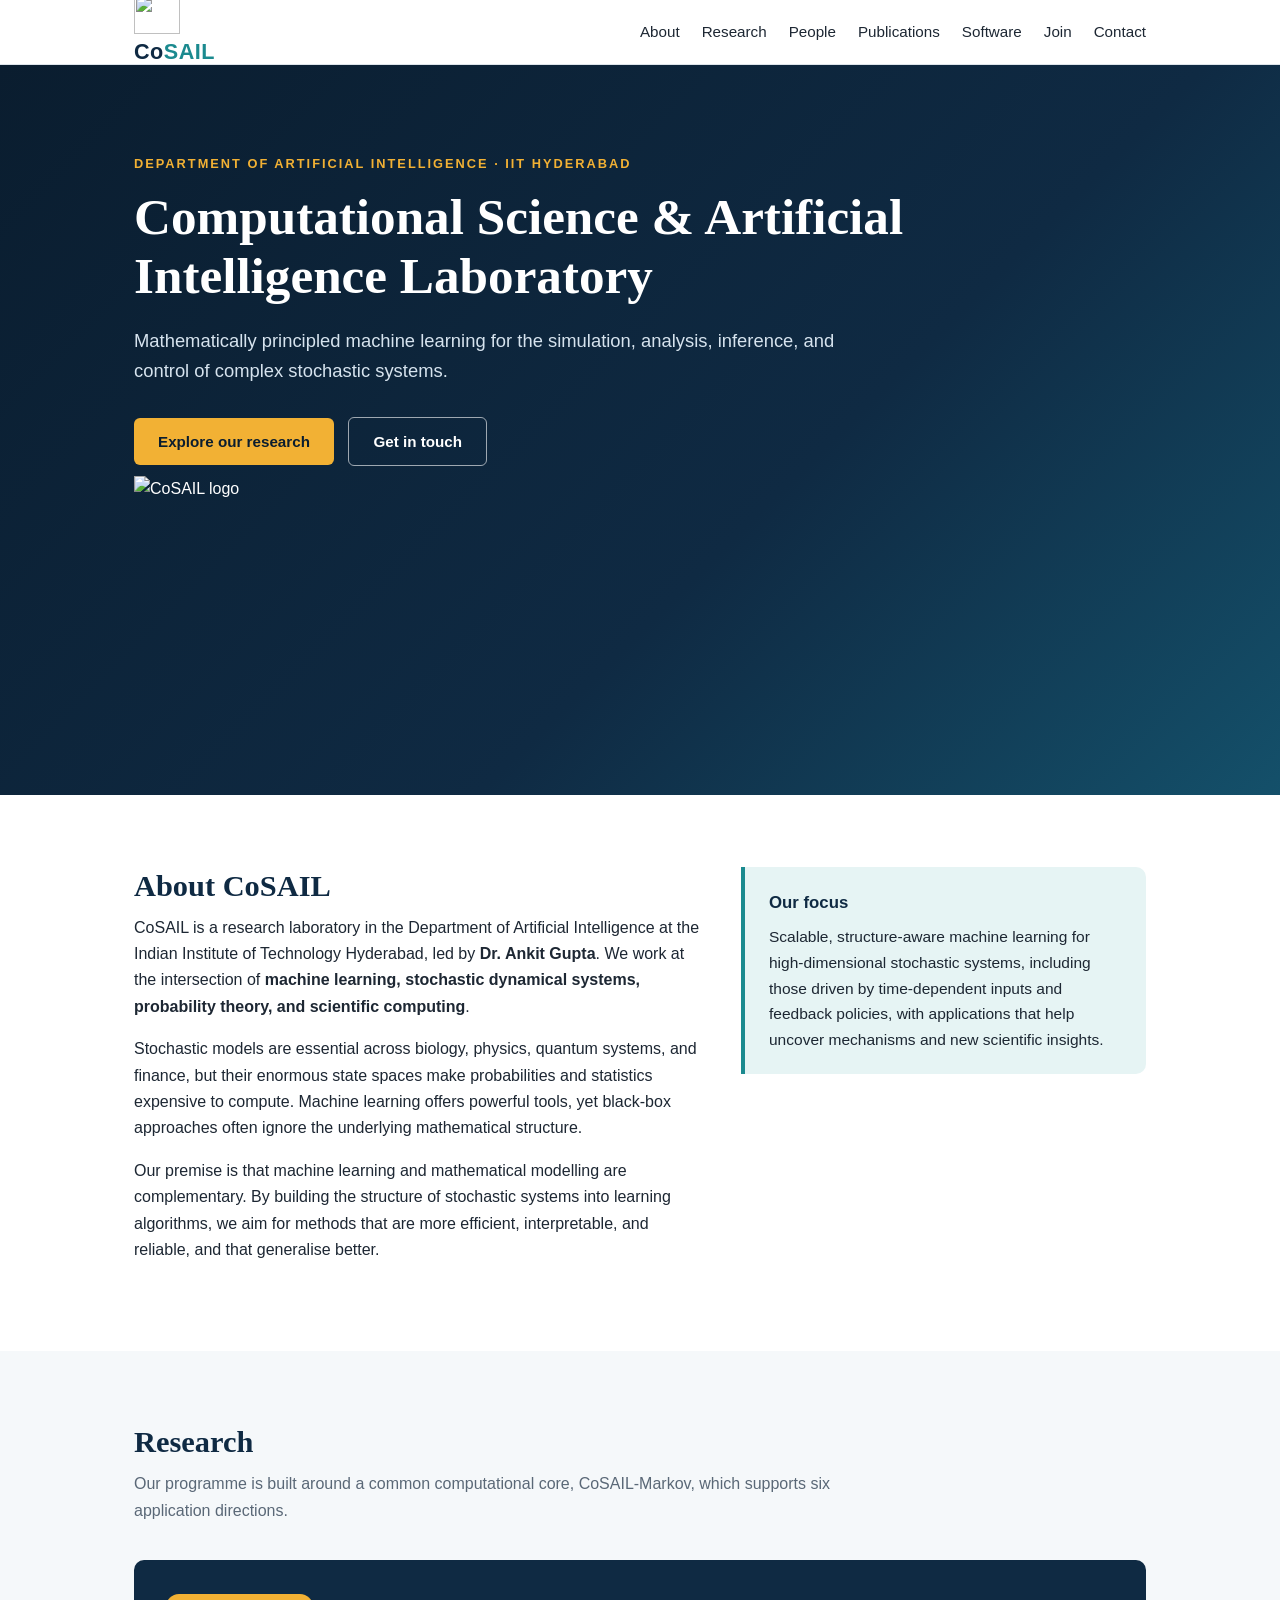
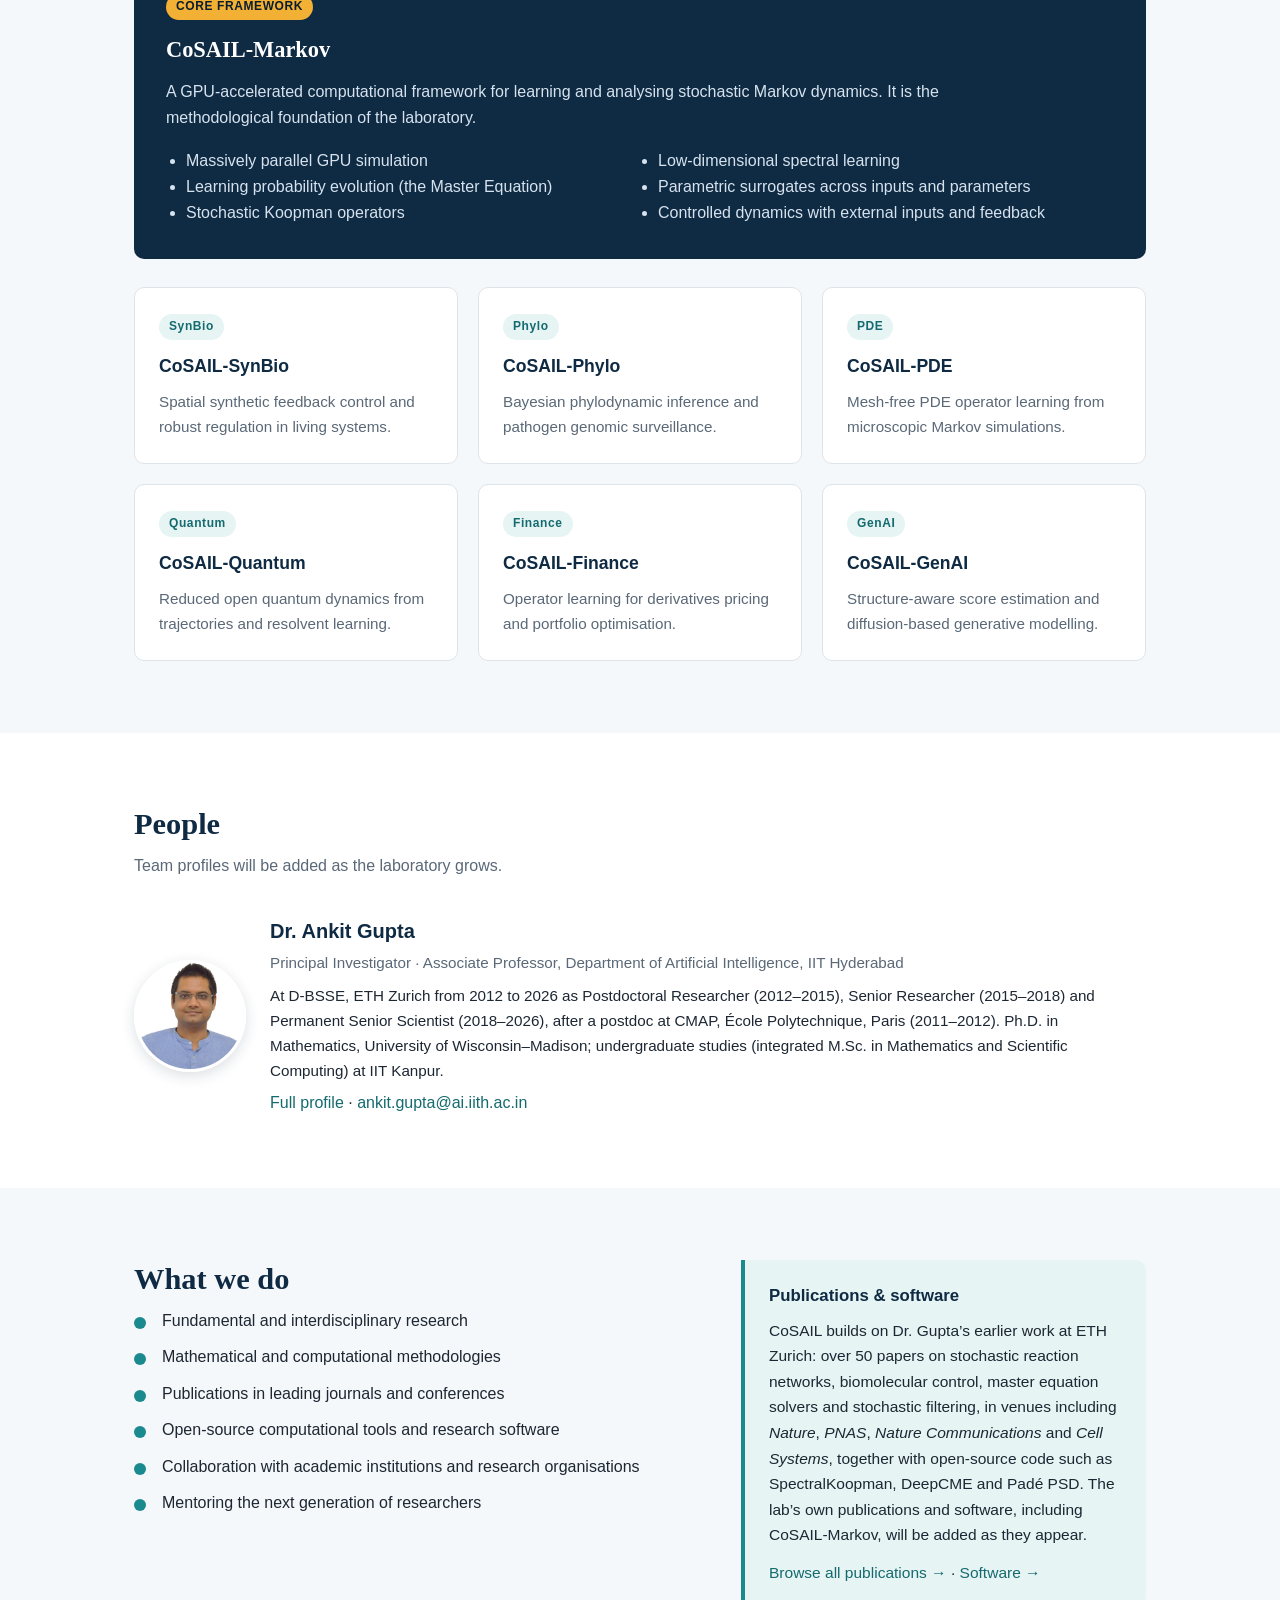
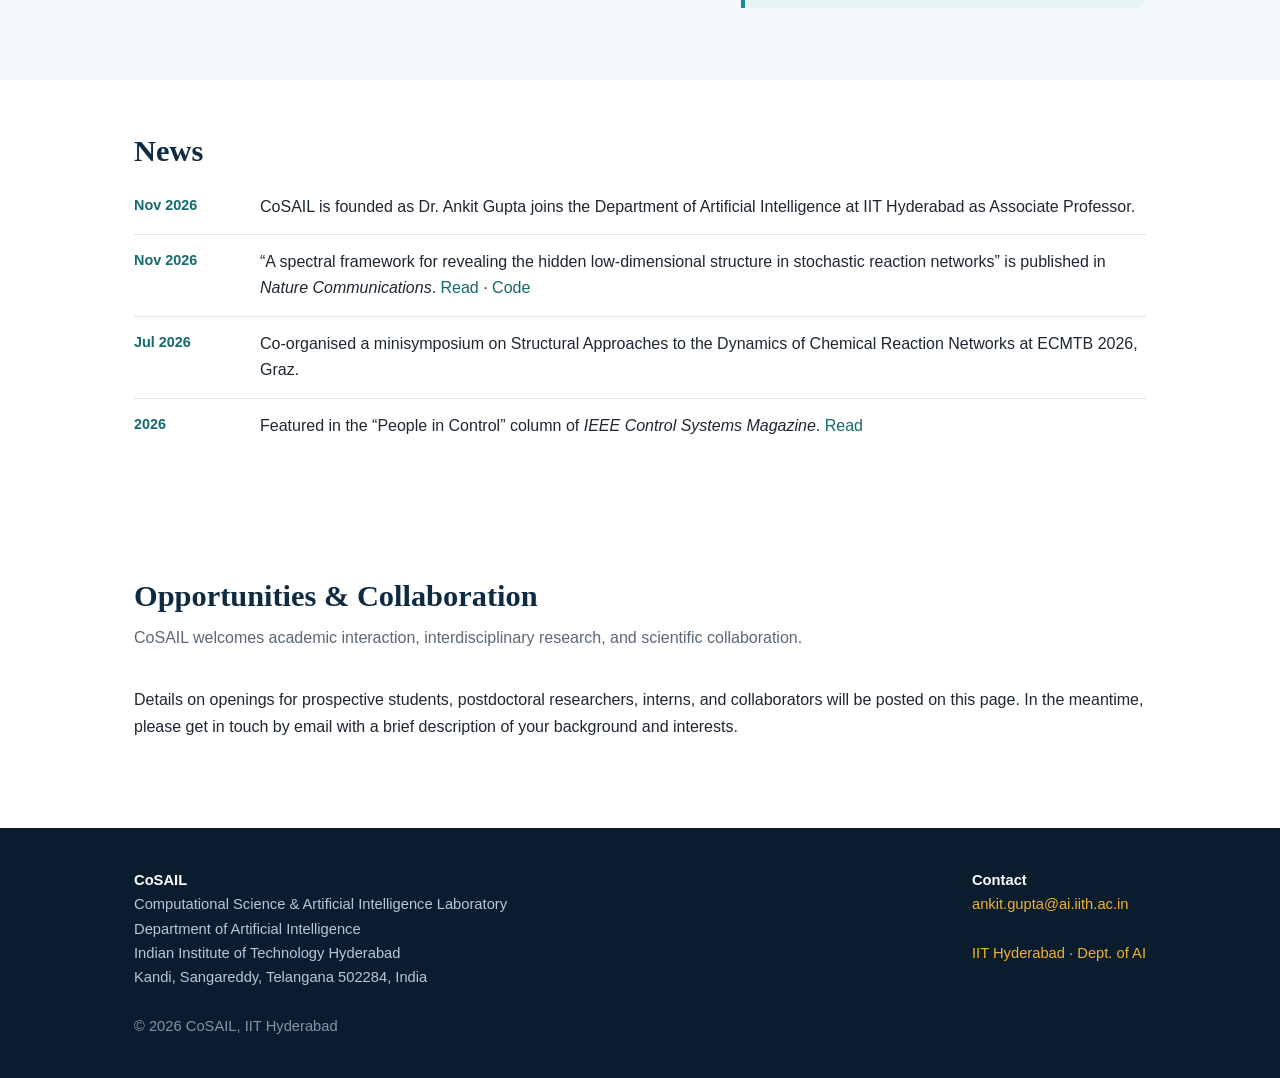
==== commit 9ce937ac: "Add files via upload Added logo" ====
--- a/index.html
+++ b/index.html
@@ -6,12 +6,15 @@
   <title>CoSAIL | Computational Science &amp; Artificial Intelligence Laboratory, IIT Hyderabad</title>
   <meta name="description" content="CoSAIL is a research laboratory in the Department of Artificial Intelligence, IIT Hyderabad, developing mathematically principled machine learning methods for stochastic dynamical systems.">
   <link rel="stylesheet" href="assets/css/style.css">
+  <link rel="icon" type="image/svg+xml" href="assets/img/cosail-mark.svg">
+  <link rel="icon" type="image/png" sizes="32x32" href="assets/img/favicon-32.png">
+  <link rel="apple-touch-icon" href="assets/img/apple-touch-icon.png">
 </head>
 <body>
 
 <header class="site">
   <div class="wrap">
-    <a class="brand" href="index.html">Co<span>SAIL</span></a>
+    <a class="brand" href="index.html"><img class="brand-mark" src="assets/img/cosail-mark.svg" alt="" width="46" height="40">Co<span>SAIL</span></a>
     <nav aria-label="Main">
       <ul>
         <li><a href="#about">About</a></li>
@@ -29,15 +32,20 @@
 <main id="top">
 
   <section class="hero">
-    <div class="wrap">
-      <div class="eyebrow">Department of Artificial Intelligence &middot; IIT Hyderabad</div>
-      <h1>Computational Science &amp; Artificial Intelligence Laboratory</h1>
-      <p class="lead">
-        Mathematically principled machine learning for the simulation, analysis,
-        inference, and control of complex stochastic systems.
-      </p>
-      <a class="btn primary" href="#research">Explore our research</a>
-      <a class="btn ghost" href="#contact">Get in touch</a>
+    <div class="wrap hero-grid">
+      <div>
+        <div class="eyebrow">Department of Artificial Intelligence &middot; IIT Hyderabad</div>
+        <h1>Computational Science &amp; Artificial Intelligence Laboratory</h1>
+        <p class="lead">
+          Mathematically principled machine learning for the simulation, analysis,
+          inference, and control of complex stochastic systems.
+        </p>
+        <a class="btn primary" href="#research">Explore our research</a>
+        <a class="btn ghost" href="#contact">Get in touch</a>
+      </div>
+      <div class="hero-logo">
+        <img src="assets/img/cosail-logo.svg" alt="CoSAIL logo" width="220" height="239">
+      </div>
     </div>
   </section>
 
@@ -167,11 +175,11 @@
       <div class="callout">
         <h3>Publications &amp; software</h3>
         <p style="margin-bottom:12px;">
-          Over 50 papers on stochastic reaction networks, biomolecular control, master equation solvers
-          and stochastic filtering, in venues including <em>Nature</em>, <em>PNAS</em>,
-          <em>Nature Communications</em> and <em>Cell Systems</em>. Open-source code for our methods,
-          including SpectralKoopman, DeepCME and Pad&eacute; PSD, is on the software page, where CoSAIL-Markov
-          will also be released.
+          CoSAIL builds on Dr. Gupta&rsquo;s earlier work at ETH Zurich: over 50 papers on stochastic reaction
+          networks, biomolecular control, master equation solvers and stochastic filtering, in venues including
+          <em>Nature</em>, <em>PNAS</em>, <em>Nature Communications</em> and <em>Cell Systems</em>, together with
+          open-source code such as SpectralKoopman, DeepCME and Pad&eacute; PSD. The lab&rsquo;s own publications
+          and software, including CoSAIL-Markov, will be added as they appear.
         </p>
         <p><a href="publications.html">Browse all publications &rarr;</a> &middot; <a href="software.html">Software &rarr;</a></p>
       </div>
